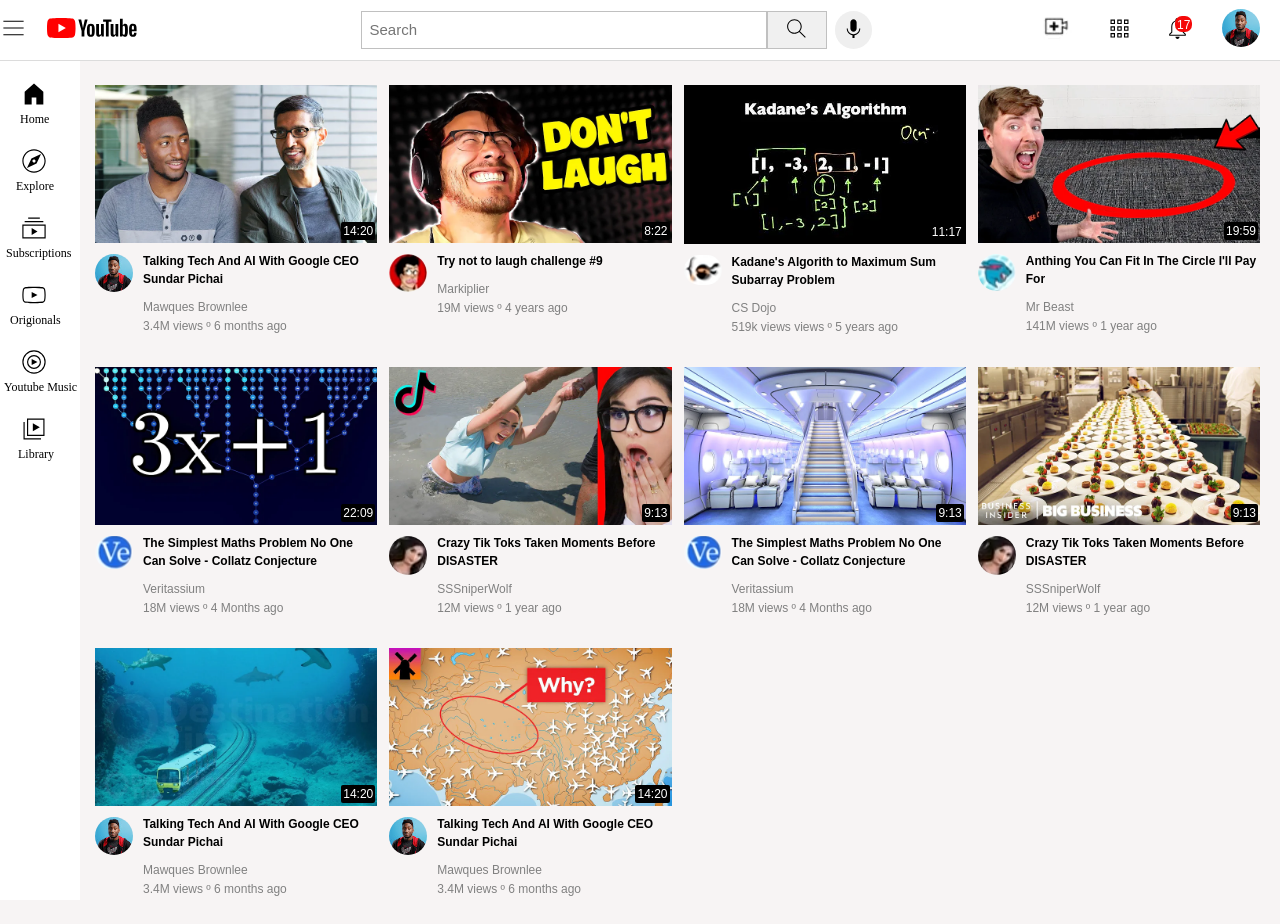
==== index.html @ 947d5aa2 "Rename Youtube.html to index.html" ====
<!DOCTYPE html>
<html>
    <head>
        <title>Youtube.com Clone Blessing</title>
        <link rel = "stylesheet" href="Video.css">
        <link rel = "stylesheet" href = "Header.css">
        <link rel="stylesheet" href="Sidebar.css">

    </head>
    <body>
        <nav class = "sidebar">
            <div class = "sidebar-icons">
                <img src="Pictures and Icons/home.svg" alt="Home">
                <div class ="Home">Home</div>
            </div>
            <div class = "sidebar-icons">
                <img src="Pictures and Icons/explore.svg" alt="Explore Icon">
                <div class ="Explore">Explore</div>
            </div>
            <div class = "sidebar-icons">
                <img src="Pictures and Icons/subscriptions.svg" alt="subscriptions icon">
                <div class ="Subscriptions">Subscriptions</div>
            </div>
            <div class = "sidebar-icons">
                <img src="Pictures and Icons/originals.svg" alt="Origionals icon">
                <div class ="Origionals">Origionals</div>
            </div>
            <div class = "sidebar-icons">
                <img src="Pictures and Icons/youtube-music.svg" alt="Youtbe Music icon">
                <div class ="youtube-music">Youtube Music</div>
            </div>
            <div class = "sidebar-icons">
                <img src="Pictures and Icons/library.svg" alt="Library Icon">
                <div class ="labels">Library</div>
            </div>
        </nav>
        <header class = "header">
            <div class = "left-section">
                <div class = "hamburger-class">
                    <img class = "hamburger"src="Pictures and Icons/hamburger-menu.svg" alt="Hamburger Menu Icon">
                    <div class ="menu-tooltip">
                        Menu
                    </div>
                </div>
                <div class = "youtube-logo-class">
                    <img class = "youtube-logo"src="Pictures and Icons/youtube-logo.svg" alt="Youtube logo Icon">
                </div>
            </div>
            <div class = "middle-section">

                <div class ="search-bar-class">
                    <input class = "searchBar" class type="text" placeholder="Search">
                </div>
                <div>
                    <button class = "button-search">
                        <img class = "search" src="Pictures and Icons/search.svg" alt="Search Icon">
                        <div class = "tooltip">
                            Search
                        </div>
                    </button>
                </div>
                <div class = "voice-class">
                    <button class = "button-voice-search">
                        <img class = "voice-search-icons" src="Pictures and Icons/voice-search-icon.svg" alt="Voice Seach Icon">
                    <div class = "tooltip">
                        Search with your voice
                    </div>                        
                    </button>

                </div>
            </div>

            <div class = "right-section">
                
                <div class = "create-class">
                    <img class = "create" src="Pictures and Icons/Create.png" alt="Create Icon">
                    
                    <div class = "create-tooltip">
                        Create
                    </div>
                </div>
                <div class = "youtube-apps" >
                    <img class = "youtube-apps-class" src="Pictures and Icons/youtube-apps.svg" alt="youtube apps">
                    <div class = "Youtube-tooltip">
                        Youtube Apps
                    </div>
                </div>
                <div class = "Notification-class">
                    <img class = "notifications" src="Pictures and Icons/notifications.svg" alt="Notification Icon">
                    <div class = "notifications-number">
                        17
                    </div>
                    <div class = "notifications-tooltip">
                        Notifications
                    </div>
                </div>

                <div class = "top-channel-image">
                    <img  class = "top-channel-image" src="Pictures and Icons/channel-1.jpeg" alt="Channel Image">
                    <div class = "acc-info">
                        Account
                    </div>
                </div>
            </div>
        </header>
        <main>
            <section class = "page-grid">

                <div class = video> 
                    <div class = "videoImage">
                        <img class = "video-image" src="Pictures and Icons/thumbnail-1.webp" alt="Tech Video">
                        <div class = "video-time">
                            14:20
                        </div>

                    </div>
                    <div class = video-info>
                        <div class = "channel-image">
                            <img class = "video-channel-image" src="Pictures and Icons/channel-1.jpeg" alt="Channel Image">

                            <div class = "tooltip-div">
                            <div class = "tooltip-channel-image-class">
                                <img class ="tooltip-channel-image" src="Pictures and Icons/channel-1.jpeg" alt="channel-image">
                            </div>
                            <div class ="tooltip-info">
                                <p class = "tooltip-channel-name">
                                    Marques Brownlee
                                </p>
                                <p class = "tooltip-channel-details">
                                    15M subscribers
                                </p>
                            </div>
                            </div>

                        </div>
                        <div class = "video-details">
                            <p class = "video-title">
                                Talking Tech And AI With Google CEO Sundar Pichai
                            </p>
                            <p class = "video-Author">
                                Mawques Brownlee
                            </p>
                            <p class = "video-stats">
                                3.4M views &#186; 6 months ago
                            </p>
                        </div>
                    </div>
                </div>

                <div class = video> 
                    <div class = "videoImage">
                        <img class = "video-image" src="Pictures and Icons/thumbnail-2.webp" alt="Tech Video">
                        <div class = "video-time">
                            8:22
                        </div>
                    </div>
                    
                    <div class = video-info>
                        <div class = "channel-image">
                            <img class = "video-channel-image" src="Pictures and Icons/LaughChannel.png" alt="Channel Image">

                            <div class = "tooltip-div">
                            <div class = "tooltip-channel-image-class">
                                <img class ="tooltip-channel-image" src="Pictures and Icons/LaughChannel.png" alt="channel-image">
                            </div>
                            <div class ="tooltip-info">
                                <p class = "tooltip-channel-name">
                                    Markiplier
                                </p>
                                <p class = "tooltip-channel-details">
                                    30M subscribers
                                </p>
                            </div>
                            </div>
                        </div>
                        <div class = "video-details">
                            <p class = "video-title">
                                Try not to laugh challenge #9
                            </p>
                            <p class = "video-Author">
                                Markiplier
                            </p>
                            <p class = "video-stats">
                                19M views &#186; 4 years ago
                            </p>
                        </div>
                    </div>
                </div>



                <div class = video> 
                    <div class = "videoImage">
                        <img class = "video-image" src="Pictures and Icons/thumbnail-5.webp" alt="Tech Video">
                        <div class = "video-time">
                            11:17
                        </div>
                    </div>
                    <div class = video-info>
                        <div class = "channel-image">
                            <img class = "video-channel-image" src="Pictures and Icons/Kadane's Algorithm Channel.png" alt="Channel Image">
                            <div class = "tooltip-div">
                            <div class = "tooltip-channel-image-class">
                                <img class ="tooltip-channel-image" src="Pictures and Icons/Kadane's Algorithm Channel.png" alt="channel-image">
                            </div>
                            <div class ="tooltip-info">
                                <p class = "tooltip-channel-name">
                                    CS Dojo
                                </p>
                                <p class = "tooltip-channel-details">
                                    3M subscribers
                                </p>
                            </div>
                            </div>
                        </div>
                        <div class = "video-details">
                            <p class = "video-title">
                                Kadane's Algorith to Maximum Sum Subarray Problem
                            </p>
                            <p class = "video-Author">
                                CS Dojo
                            </p>
                            <p class = "video-stats">
                                519k views views &#186; 5 years ago
                            </p>
                        </div>
                    </div>
                </div>
                <div class = video> 
                    <div class = "videoImage">
                        <img class = "video-image" src="Pictures and Icons/thumbnail-6.webp" alt="Tech Video">
                        <div class = "video-time">
                            19:59
                        </div>
                    </div>
                    <div class = video-info>
                        <div class = "channel-image">
                            <img class = "video-channel-image" src="Pictures and Icons/Mr Beast Channel.png" alt="Channel Image">
                            <div class = "tooltip-div">
                            <div class = "tooltip-channel-image-class">
                                <img class ="tooltip-channel-image" src="Pictures and Icons/Mr Beast Channel.png" alt="channel-image">
                            </div>
                            <div class ="tooltip-info">
                                <p class = "tooltip-channel-name">
                                    Mr Beast
                                </p>
                                <p class = "tooltip-channel-details">
                                    561M subscribers
                                </p>
                            </div>
                            </div>
                        </div>
                        <div class = "video-details">
                            <p class = "video-title">
                                Anthing You Can Fit In The Circle I'll Pay For
                            </p>
                            <p class = "video-Author">
                                Mr Beast
                            </p>
                            <p class = "video-stats">
                                141M views &#186; 1 year ago
                            </p>
                        </div>
                    </div>
                </div>

                <div class = video> 
                    <div class = "videoImage">
                        <img class = "video-image" src="Pictures and Icons/thumbnail-4.webp" alt="Tech Video">
                        <div class = "video-time">
                            22:09
                        </div>
                    </div>
                    <div class = video-info>
                        <div class = "channel-image">
                            <img class = "video-channel-image" src="Pictures and Icons/MathsChannel.png" alt="Channel Image">
                            <div class = "tooltip-div">
                            <div class = "tooltip-channel-image-class">
                                <img class ="tooltip-channel-image" src="Pictures and Icons/MathsChannel.png" alt="channel-image">
                            </div>
                            <div class ="tooltip-info">
                                <p class = "tooltip-channel-name">
                                    Veritassium
                                </p>
                                <p class = "tooltip-channel-details">
                                    298k subscribers
                                </p>
                            </div>
                            </div>
                        </div>
                        <div class = "video-details">
                            <p class = "video-title">
                                The Simplest Maths Problem No One Can Solve - Collatz Conjecture
                            </p>
                            <p class = "video-Author">
                                Veritassium
                            </p>
                            <p class = "video-stats">
                                18M views &#186; 4 Months ago
                            </p>
                        </div>
                    </div>
                </div>
                <div class = video> 
                    <div class = "videoImage">
                        <img class = "video-image" src="Pictures and Icons/thumbnail-3.webp" alt="Tech Video">
                        <div class = "video-time">
                            9:13
                        </div>
                    </div>
                    <div class = video-info>
                        <div class = "channel-image">
                            <img class = "video-channel-image" src="Pictures and Icons/SS SNiper Wol Channel.png" alt="Channel Image">
                            <div class = "tooltip-div">
                            <div class = "tooltip-channel-image-class">
                                <img class ="tooltip-channel-image" src="Pictures and Icons/SS SNiper Wol Channel.png" alt="channel-image">
                            </div>
                            <div class ="tooltip-info">
                                <p class = "tooltip-channel-name">
                                    SSSniperWolf
                                </p>
                                <p class = "tooltip-channel-details">
                                    7.2M subscribers
                                </p>
                            </div>
                            </div>
                        </div>
                        <div class = "video-details">
                            <p class = "video-title">
                                Crazy Tik Toks Taken Moments Before DISASTER
                            </p>
                            <p class = "video-Author">
                                SSSniperWolf
                            </p>
                            <p class = "video-stats">
                                12M views &#186; 1 year ago
                            </p>
                        </div>
                    </div>
                </div>
                <div class = video> 
                    <div class = "videoImage">
                        <img class = "video-image" src="Pictures and Icons/thumbnail-8.webp" alt="Tech Video">
                        <div class = "video-time">
                            9:13
                        </div>
                    </div>
                    <div class = video-info>
                        <div class = "channel-image">
                            <img class = "video-channel-image" src="Pictures and Icons/MathsChannel.png" alt="Channel Image">
                        </div>
                        <div class = "video-details">
                            <p class = "video-title">
                                The Simplest Maths Problem No One Can Solve - Collatz Conjecture
                            </p>
                            <p class = "video-Author">
                                Veritassium
                            </p>
                            <p class = "video-stats">
                                18M views &#186; 4 Months ago
                            </p>
                        </div>
                    </div>
                </div>
                <div class = video> 
                    <div class = "videoImage">
                        <img class = "video-image" src="Pictures and Icons/thumbnail-10.webp" alt="Tech Video">
                        <div class = "video-time">
                            9:13
                        </div>
                    </div>
                    <div class = video-info>
                        <div class = "channel-image">
                            <img class = "video-channel-image" src="Pictures and Icons/SS SNiper Wol Channel.png" alt="Channel Image">
                        </div>
                        <div class = "video-details">
                            <p class = "video-title">
                                Crazy Tik Toks Taken Moments Before DISASTER
                            </p>
                            <p class = "video-Author">
                                SSSniperWolf
                            </p>
                            <p class = "video-stats">
                                12M views &#186; 1 year ago
                            </p>
                        </div>
                    </div>
                </div>

                <div class = video> 
                    <div class = "videoImage">
                        <img class = "video-image" src="Pictures and Icons/thumbnail-11.webp" alt="Tech Video">
                        <div class = "video-time">
                            14:20
                        </div>

                    </div>
                    <div class = video-info>
                        <div class = "channel-image">
                            <img class = "video-channel-image" src="Pictures and Icons/channel-1.jpeg" alt="Channel Image">

                            <div class = "tooltip-div">
                            <div class = "tooltip-channel-image-class">
                                <img class ="tooltip-channel-image" src="Pictures and Icons/channel-1.jpeg" alt="channel-image">
                            </div>
                            <div class ="tooltip-info">
                                <p class = "tooltip-channel-name">
                                    Marques Brownlee
                                </p>
                                <p class = "tooltip-channel-details">
                                    15M subscribers
                                </p>
                            </div>
                            </div>

                        </div>
                        <div class = "video-details">
                            <p class = "video-title">
                                Talking Tech And AI With Google CEO Sundar Pichai
                            </p>
                            <p class = "video-Author">
                                Mawques Brownlee
                            </p>
                            <p class = "video-stats">
                                3.4M views &#186; 6 months ago
                            </p>
                        </div>
                    </div>
                </div>
                    <div class = video> 
                    <div class = "videoImage">
                        <img class = "video-image" src="Pictures and Icons/thumbnail-7.webp" alt="Tech Video">
                        <div class = "video-time">
                            14:20
                        </div>

                    </div>
                    <div class = video-info>
                        <div class = "channel-image">
                            <img class = "video-channel-image" src="Pictures and Icons/channel-1.jpeg" alt="Channel Image">

                            <div class = "tooltip-div">
                            <div class = "tooltip-channel-image-class">
                                <img class ="tooltip-channel-image" src="Pictures and Icons/channel-1.jpeg" alt="channel-image">
                            </div>
                            <div class ="tooltip-info">
                                <p class = "tooltip-channel-name">
                                    Marques Brownlee
                                </p>
                                <p class = "tooltip-channel-details">
                                    15M subscribers
                                </p>
                            </div>
                            </div>

                        </div>
                        <div class = "video-details">
                            <p class = "video-title">
                                Talking Tech And AI With Google CEO Sundar Pichai
                            </p>
                            <p class = "video-Author">
                                Mawques Brownlee
                            </p>
                            <p class = "video-stats">
                                3.4M views &#186; 6 months ago
                            </p>
                        </div>
                    </div>
                </div>
            </section>
        </main>
    </body>
</html>
---- Video.css ----
.page-grid{
    display: grid;
    grid-template-columns: 1fr 1fr 1fr;
    row-gap: 40px;
    column-gap: 12px;
    margin-top: 20px;
}

@media (max-width:750px){
    .page-grid{
        grid-template-columns: 1fr 1fr;
    }
}
@media (max-width:751px ) and (min-width:999px){
    .page-grid{
        grid-template-columns: 1fr 1fr 1fr;
    }
}
@media (min-width:1000px){
    .page-grid{
        grid-template-columns: 1fr 1fr 1fr 1fr;
    }

}
@media (min-width: 1000px){
    .video-title{
        font: 16px;
    line-height: 24px;   
}
}
.video-info{
    display: flex;
    flex-direction: row;

}

.video-image{
    width: 100%;
    
}
.videoImage{
    position: relative;
    z-index: 0;
 
}

.video-time{
    position: absolute;
    bottom: 7px;
    right: 2px;
    background-color: black;
    color: white;
    padding:2px 2px 2px 2px;
    font-family: Arial, Helvetica, sans-serif;
    font-size: 12px;
    border-radius: 2px;
}

.video-channel-image{
    width: 38px;
    border-radius: 23px;
    margin-right: 10px;
    margin-top: 7px;
}
.video-details{
    margin-top: -7px;
}   
    .video-title{
        font-weight: bold;
        font-family: Arial, Helvetica, sans-serif;
        font-size: 12px;
        line-height: 18px;
    }

    .video-Author,
    .video-stats{
        color: grey;
        font-size: 12px;
        font-family: Arial, Helvetica, sans-serif;
        margin-bottom: -7px;
    }

.channel-image{
    position: relative;
}

.tooltip-channel-image{
    width: 50px;
    border-radius: 25px;
}
.tooltip-div{
    display: flex;
    flex-direction: row;
}.tooltip-channel-image{
    margin-right: 10px;
}.tooltip-channel-name{
    font-weight: bold;
    font-size: 14px;
    white-space: nowrap;
    font-family: Arial, Helvetica, sans-serif;
    margin-top: 10px;
}.tooltip-channel-details{
    margin-top: -10px;
    font-size: 14px;
    color: gray;
}.tooltip-div{
    background-color: white;
    box-shadow: 0px 0px 0px 1px (0.05px);
    padding: 5px 8px 0px 8px;
    border-radius: 8px;
    z-index: 100;
    opacity: 0;
    pointer-events: none;
    position: absolute;
    transition: opacity 2s;
    white-space: nowrap;
}.channel-image:hover .tooltip-div{
    opacity: 1;
}
---- Header.css ----
body{
    margin: 0;
    margin-left: 95px;
    margin-top: 85px;
    background-color: rgb(247, 244, 244);
    margin-right: 20px;
    
}

.header{
    display: flex;
    flex-direction: row;
    align-items: center;
    height: 60px;
    justify-content: space-between;
    align-items: center;
    border-bottom-width:1px ;
    border-bottom-style: solid;
    border-bottom-color: rgb(220, 220 , 220);
    position: fixed;
    top:0;
    left: 0px;
    right: 0;
    z-index: 100;
    background-color: white;


}

.left-section{
    display: flex;
    flex-direction: row;
    align-items: center;
    margin-right: 45px;
 
}   .hamburger{
        width: 27px;
    
    }.hamburger-class{
        margin-right: 20px;
    }

    .youtube-logo{
        width: 90px;
        margin-right: 50px;
    }

    .middle-section{
    display: flex;
    flex-direction: row;
    align-items: center;
    height: 60px;
    width: 500px;
    flex: 1;
    justify-content: center;
    align-items: center;
}
    .search-bar-class{
        flex: 1;
        min-width: 0px;
        max-width: 400px;
        
    }
    .searchBar{
        height: 33px;
        width: 100%;
        margin-top:-1px;
        padding-top: 2px;
        flex: 1;
        box-shadow: inset rgba 1px 2px 3px(0,0,0,0.05);
        border-width: 1px;
        border-style: solid;
        border-color: rgb(192,192,192,192);
    }  
         .searchBar::placeholder{
            padding-left: 6px;
            
            font-family: Arial, Helvetica, sans-serif;
            font-size: 15px;
        }
    
    .voice-search-icons{
        width: 25px;
    }.search{
        width: 25px;
    }.button-search{
        margin-right: 8px;
        background-color: rgb(240, 240, 240);
        border-color: rgb(192,192,192,192);
        border-style: solid;
        border-width: 1px;
        height: 38px;
        margin-left: 6px;
        width: 60px;
        position: relative;
    }.button-voice-search{
        border-radius: 26px;
        height:38px;
        border: 1px;
        position: relative;
        
    }

.right-section{
    display: flex;
    flex-direction: row;
    width: 220px;
    margin-right: 20px;


    height: 60px;
    margin-left: 40px;    
    flex-shrink: 1;
    

    justify-content: space-between;
    align-items: center;
    position: relative;

    
}   .youtube-apps-class{
    width: 27px;
    }
    .notifications{
        width: 25px;
    }
    .top-channel-image{
        width: 38px;
        border-radius: 20px;
    }

.Notification-class{
    position: relative;
}

.notifications-number{
        position: absolute;
        bottom: 0;
        top: 0;
        left: 10px;
        background-color: rgb(245, 9, 9);
        color: white;
        font-family: Arial, Helvetica, sans-serif;
        height: 12px;
        border-radius: 7px;
        font-size: 12px;
        padding: 2px 2px 2px 2px;

}.voice-class{
    position: relative;
}



.button-voice-search .tooltip{
    position: absolute;
    background-color: gray;
    color: white;
    font-family: Arial, Helvetica, sans-serif;
    padding: 2px 3px 2px 3px;
    font-size: 13px;
    top: 50px;
    opacity: 0;
    transition: opacity 2s;
    pointer-events: none;
    white-space: nowrap;

}
.button-voice-search:hover .tooltip{
    opacity: 1;
    
}

.tooltip{
    position: absolute;
}
.button-search .tooltip{
    position: absolute;
    background-color: gray;
    color: white;
    font-family: Arial, Helvetica, sans-serif;
    padding: 2px 3px 2px 3px;
    font-size: 13px;
    top: 49px;
    opacity: 0;
    transition: opacity 2s;
    pointer-events: none;
    white-space: nowrap;
}

.button-search:hover .tooltip{
    opacity: 1;
}

.create-class{
    position: relative;
}
.create-class .create-tooltip{
    position: absolute;
    background-color: gray;
    color: white;
    font-family: Arial, Helvetica, sans-serif;
    padding: 2px 3px 2px 3px;
    font-size: 13px;
    pointer-events: none;
    top:45px;
    opacity: 0;
    transition:opacity 2s;
}
.create-class:hover .create-tooltip{
    opacity: 1;
}
.youtube-apps-class{
    position: relative;
}
.Youtube-tooltip{
    position: absolute;
    top:61px;
    background-color: gray;
    color: white;
    font-family: Arial, Helvetica, sans-serif;
    padding: 2px 3px 2px 3px;
    font-size: 13px;
    pointer-events: none;
    opacity: 0;
    transition: opacity 2s;
}
.youtube-apps:hover .Youtube-tooltip{
    opacity: 1;
}

.Notification-class,
.top-channel-image,
.hamburger-class{
    position: relative;
}
.notifications-tooltip, .acc-info, .menu-tooltip{
    position: absolute;
    top: 44px;
    background-color: gray;
    color: white;
    padding: 2px 3px 2px 3px;
    font-family: Arial, Helvetica, sans-serif;
    font-size: 13px;
    border-radius: 2px;
    opacity: 0;
    pointer-events: none;
    transition: opacity 2s;
    white-space: nowrap;
    
}.Notification-class:hover .notifications-tooltip{
    opacity: 1;
}.top-channel-image:hover .acc-info{
    opacity: 1;
}.acc-info{
    top: 51px;
    left:-15px;
}.hamburger-class:hover .menu-tooltip{
    opacity: 1;
}
---- Sidebar.css ----
.sidebar{
display: flex;
flex-direction: column;
width: 80px;
position: fixed;
top: 20px;
left: 0px;
bottom: 0px;
margin-top: 40px;
background-color: white;
z-index: 200px;
}



.sidebar-icons img{
    width: 28px;
    margin-left: 20px;
}
.sidebar-icons{
    padding-top: 20px;

}.sidebar-icons:hover{
    background-color: rgb(230, 230, 230);
    
}

.labels{
    font-size: 12px;
    margin-left: 18px;
}.Home{
    font-size: 12px;
    margin-left: 20px;
}.Explore{
    font-size: 12px;
    margin-left: 16px;
}.Subscriptions{
    font-size: 12px;
    margin-left: 6px;
}.Origionals{
    font-size: 12px;
    margin-left: 10px;
}.youtube-music{
    font-size: 12px;
    margin-left: 4px;
}
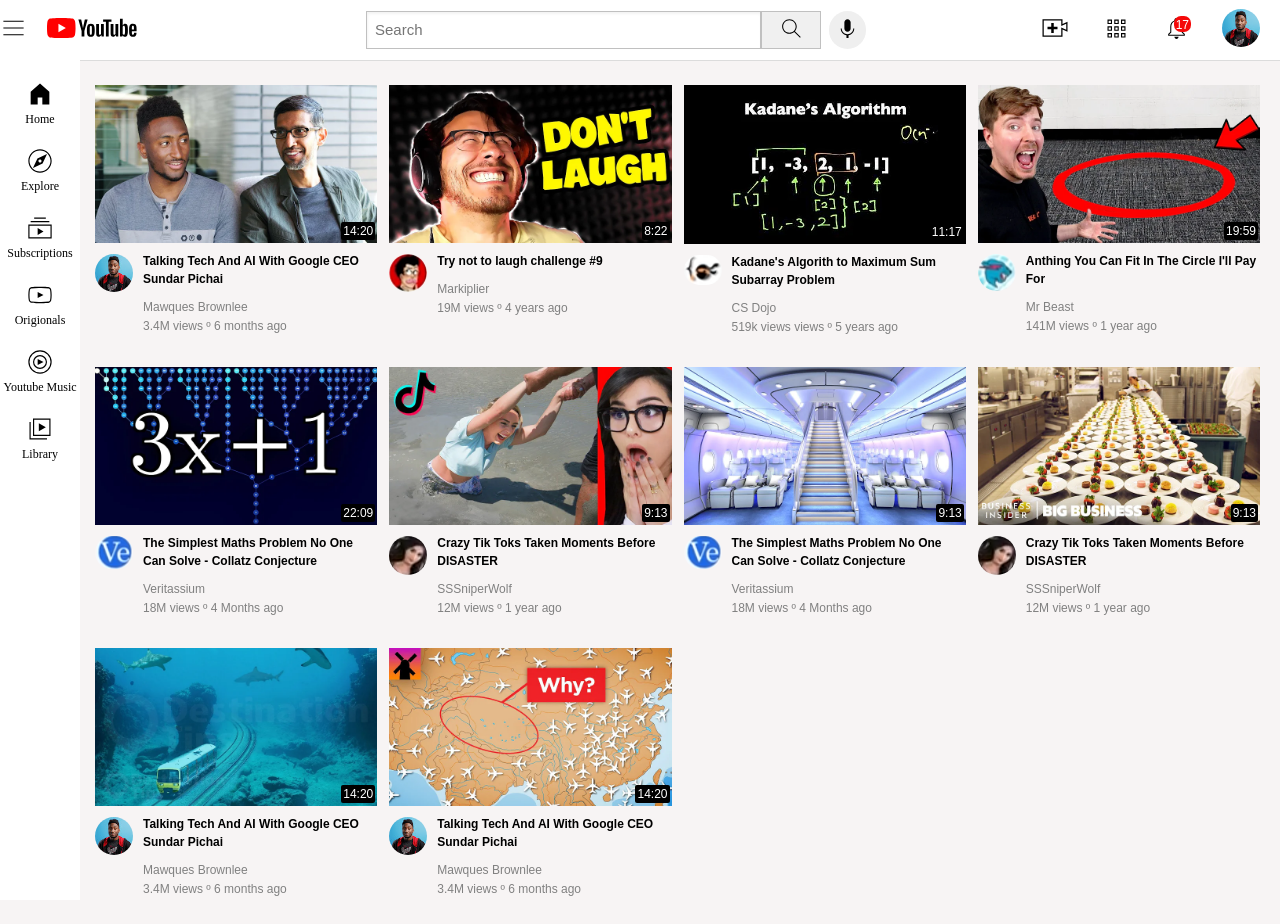
==== commit f8065bac: "Fixed Header,Main and Nav Bar" ====
--- a/index.html
+++ b/index.html
@@ -73,7 +73,7 @@
             <div class = "right-section">
                 
                 <div class = "create-class">
-                    <img class = "create" src="Pictures and Icons/Create.png" alt="Create Icon">
+                    <img class = "create" src="Pictures and Icons/upload.svg" alt="Create Icon">
                     
                     <div class = "create-tooltip">
                         Create
--- a/Video.css
+++ b/Video.css
@@ -1,33 +1,32 @@
 .page-grid{
     display: grid;
-    grid-template-columns: 1fr 1fr 1fr;
+    grid-template-columns: 1fr;
     row-gap: 40px;
     column-gap: 12px;
     margin-top: 20px;
 }
 
-@media (max-width:750px){
+/* Tablets */
+@media (min-width: 600px){
     .page-grid{
         grid-template-columns: 1fr 1fr;
     }
 }
-@media (max-width:751px ) and (min-width:999px){
+
+/* Laptops */
+@media (min-width: 900px){
     .page-grid{
         grid-template-columns: 1fr 1fr 1fr;
     }
 }
-@media (min-width:1000px){
+
+/* Large screens */
+@media (min-width: 1200px){
     .page-grid{
         grid-template-columns: 1fr 1fr 1fr 1fr;
     }
+}
 
-}
-@media (min-width: 1000px){
-    .video-title{
-        font: 16px;
-    line-height: 24px;   
-}
-}
 .video-info{
     display: flex;
     flex-direction: row;
--- a/Header.css
+++ b/Header.css
@@ -1,6 +1,6 @@
 body{
     margin: 0;
-    margin-left: 95px;
+    padding-left: 95px;
     margin-top: 85px;
     background-color: rgb(247, 244, 244);
     margin-right: 20px;
@@ -13,7 +13,6 @@
     align-items: center;
     height: 60px;
     justify-content: space-between;
-    align-items: center;
     border-bottom-width:1px ;
     border-bottom-style: solid;
     border-bottom-color: rgb(220, 220 , 220);
@@ -45,15 +44,13 @@
         margin-right: 50px;
     }
 
-    .middle-section{
-    display: flex;
-    flex-direction: row;
-    align-items: center;
-    height: 60px;
-    width: 500px;
-    flex: 1;
-    justify-content: center;
-    align-items: center;
+.middle-section{
+    display:flex;
+    align-items:center;
+    flex:1;
+    max-width:500px;
+    margin-left:40px;
+    margin-right:40px;
 }
     .search-bar-class{
         flex: 1;
@@ -67,10 +64,10 @@
         margin-top:-1px;
         padding-top: 2px;
         flex: 1;
-        box-shadow: inset rgba 1px 2px 3px(0,0,0,0.05);
+        box-shadow: inset 1px 2px 3px rgba(0,0,0,0.05);
         border-width: 1px;
         border-style: solid;
-        border-color: rgb(192,192,192,192);
+        border-color: rgb(192,192,192);
     }  
          .searchBar::placeholder{
             padding-left: 6px;
@@ -86,7 +83,7 @@
     }.button-search{
         margin-right: 8px;
         background-color: rgb(240, 240, 240);
-        border-color: rgb(192,192,192,192);
+        border-color: rgb(192,192,192);
         border-style: solid;
         border-width: 1px;
         height: 38px;
@@ -106,17 +103,13 @@
     flex-direction: row;
     width: 220px;
     margin-right: 20px;
-
-
     height: 60px;
     margin-left: 40px;    
-    flex-shrink: 1;
-    
-
+    flex-shrink: 0;
     justify-content: space-between;
     align-items: center;
     position: relative;
-
+    
     
 }   .youtube-apps-class{
     width: 27px;
@@ -191,6 +184,9 @@
 .button-search:hover .tooltip{
     opacity: 1;
 }
+.create{
+    width: 30px;
+}
 
 .create-class{
     position: relative;
@@ -257,4 +253,19 @@
     left:-15px;
 }.hamburger-class:hover .menu-tooltip{
     opacity: 1;
+}
+
+@media (max-width:600px){
+
+.middle-section{
+    max-width:300px;
+}
+
+.youtube-logo{
+    margin-right:20px;
+}
+.right-section{
+    width:180px;
+}
+
 }
--- a/Sidebar.css
+++ b/Sidebar.css
@@ -8,40 +8,54 @@
 bottom: 0px;
 margin-top: 40px;
 background-color: white;
-z-index: 200px;
+z-index: 200;
+}
+
+.sidebar-icons{
+    padding-top:20px;
+    display:flex;
+    flex-direction:column;
+    align-items:center;
+    justify-content:center;
+    width: 100%;
+}
+
+.sidebar-icons img{
+    width:28px;
+    margin-bottom:4px;
+}
+
+.sidebar-icons div{
+    font-size:12px;
+    text-align:center;
+}.sidebar-icons:hover{
+    background-color: rgb(230, 230, 230);
+    width: 100%;
+    
 }
 
 
-
-.sidebar-icons img{
-    width: 28px;
-    margin-left: 20px;
+/* Tablet */
+@media (max-width: 900px){
+.sidebar{
+    width: 70px;
 }
-.sidebar-icons{
-    padding-top: 20px;
-
-}.sidebar-icons:hover{
-    background-color: rgb(230, 230, 230);
-    
 }
 
-.labels{
-    font-size: 12px;
-    margin-left: 18px;
-}.Home{
-    font-size: 12px;
-    margin-left: 20px;
-}.Explore{
-    font-size: 12px;
-    margin-left: 16px;
-}.Subscriptions{
-    font-size: 12px;
-    margin-left: 6px;
-}.Origionals{
-    font-size: 12px;
-    margin-left: 10px;
-}.youtube-music{
-    font-size: 12px;
-    margin-left: 4px;
+/* Mobile */
+@media (max-width: 600px){
+.sidebar{
+    width: 60px;
 }
 
+.sidebar-icons div{
+    font-size: 10px;
+}
+}
+
+/* Very small phones */
+@media (max-width: 450px){
+.sidebar{
+    display: none;
+}
+}
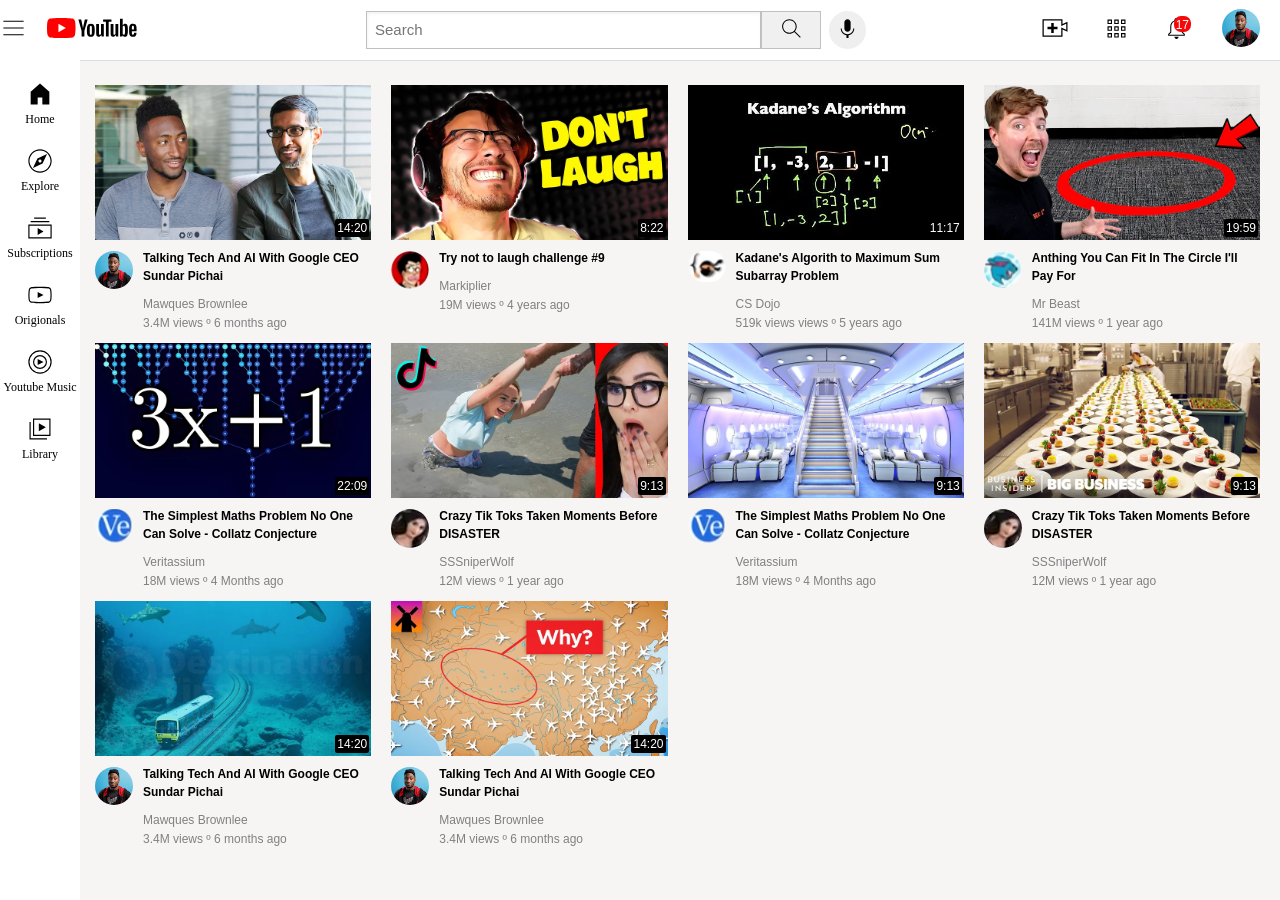
==== commit fcec788e: "fixed the layout" ====
--- a/index.html
+++ b/index.html
@@ -1,6 +1,8 @@
 <!DOCTYPE html>
 <html>
     <head>
+        <meta name="viewport" content="width=device-width, initial-scale=1.0">
+        
         <title>Youtube.com Clone Blessing</title>
         <link rel = "stylesheet" href="Video.css">
         <link rel = "stylesheet" href = "Header.css">
--- a/Video.css
+++ b/Video.css
@@ -1,9 +1,7 @@
 .page-grid{
-    display: grid;
-    grid-template-columns: 1fr;
-    row-gap: 40px;
-    column-gap: 12px;
-    margin-top: 20px;
+    display:grid;
+    grid-template-columns:repeat(auto-fit, minmax(280px, 1fr));
+    gap:20px;
 }
 
 /* Tablets */
--- a/Header.css
+++ b/Header.css
@@ -13,6 +13,7 @@
     align-items: center;
     height: 60px;
     justify-content: space-between;
+
     border-bottom-width:1px ;
     border-bottom-style: solid;
     border-bottom-color: rgb(220, 220 , 220);
@@ -264,8 +265,5 @@
 .youtube-logo{
     margin-right:20px;
 }
-.right-section{
-    width:180px;
-}
 
 }
